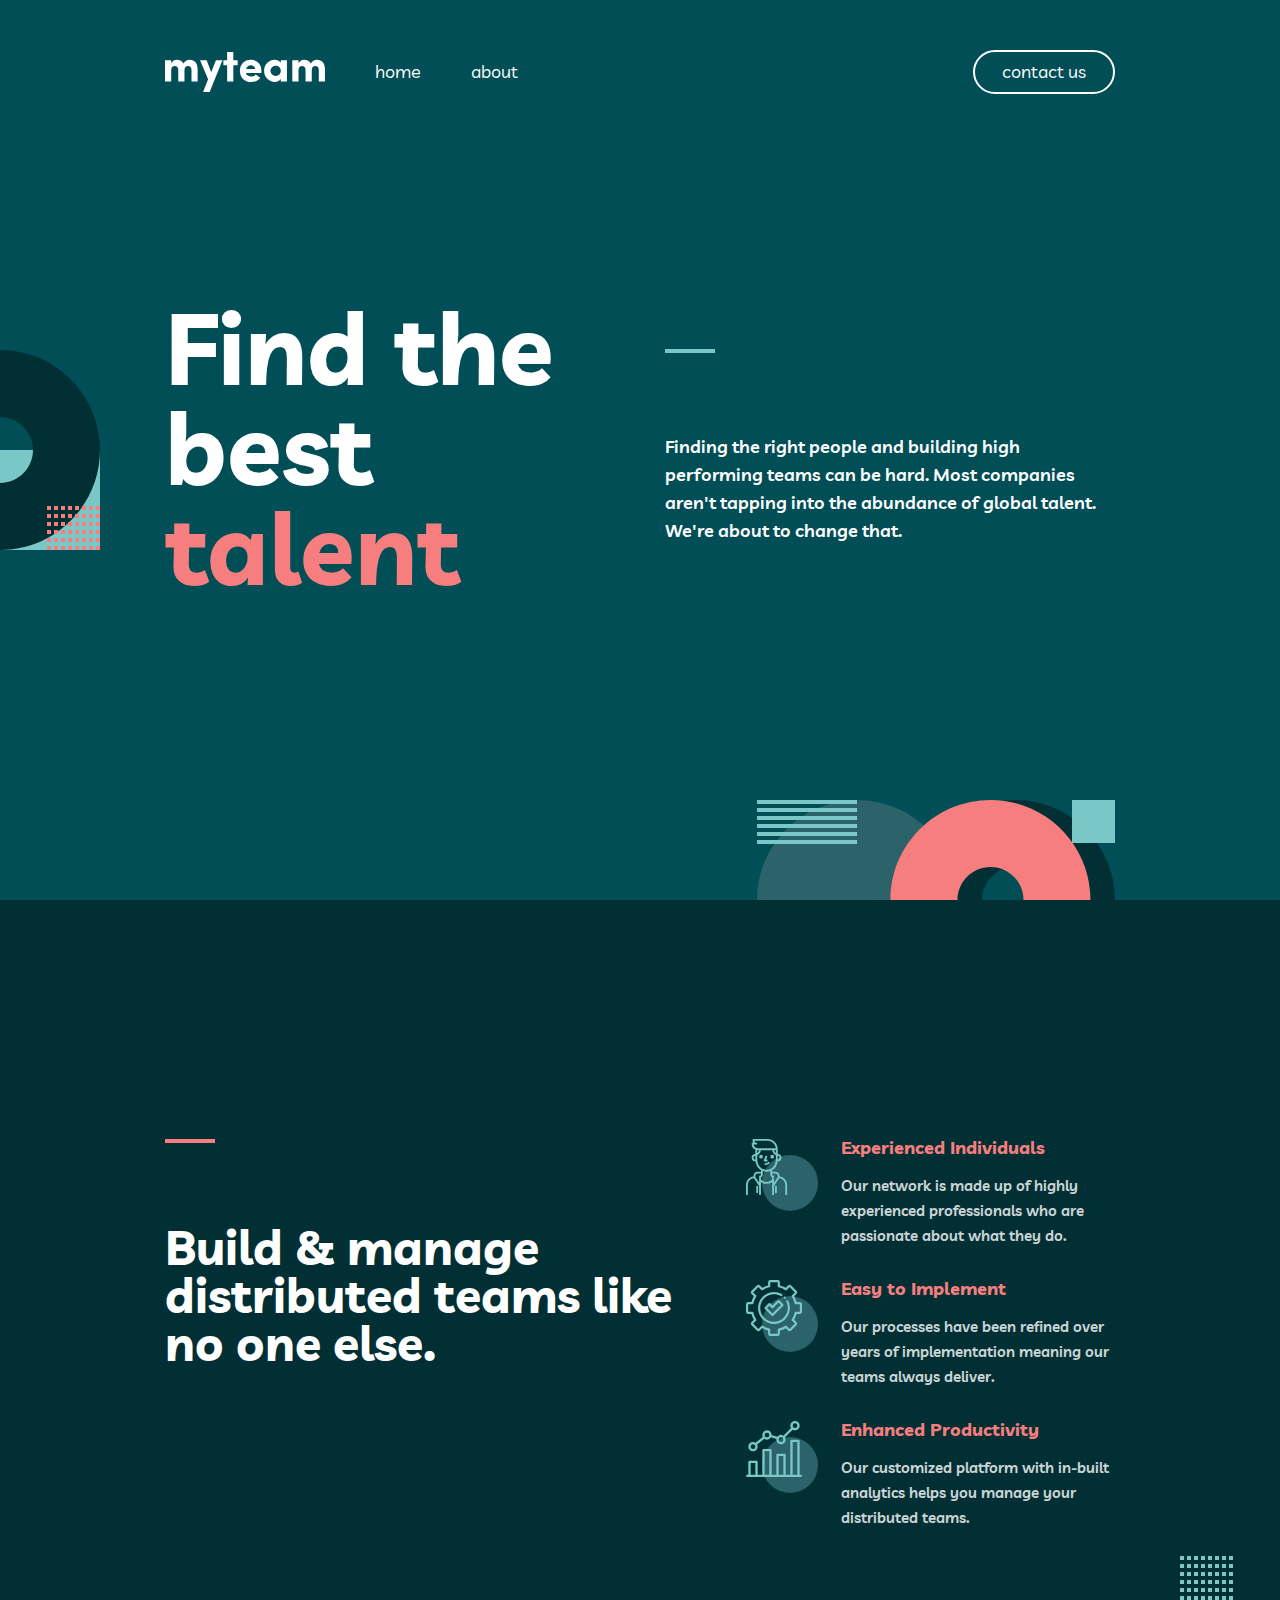
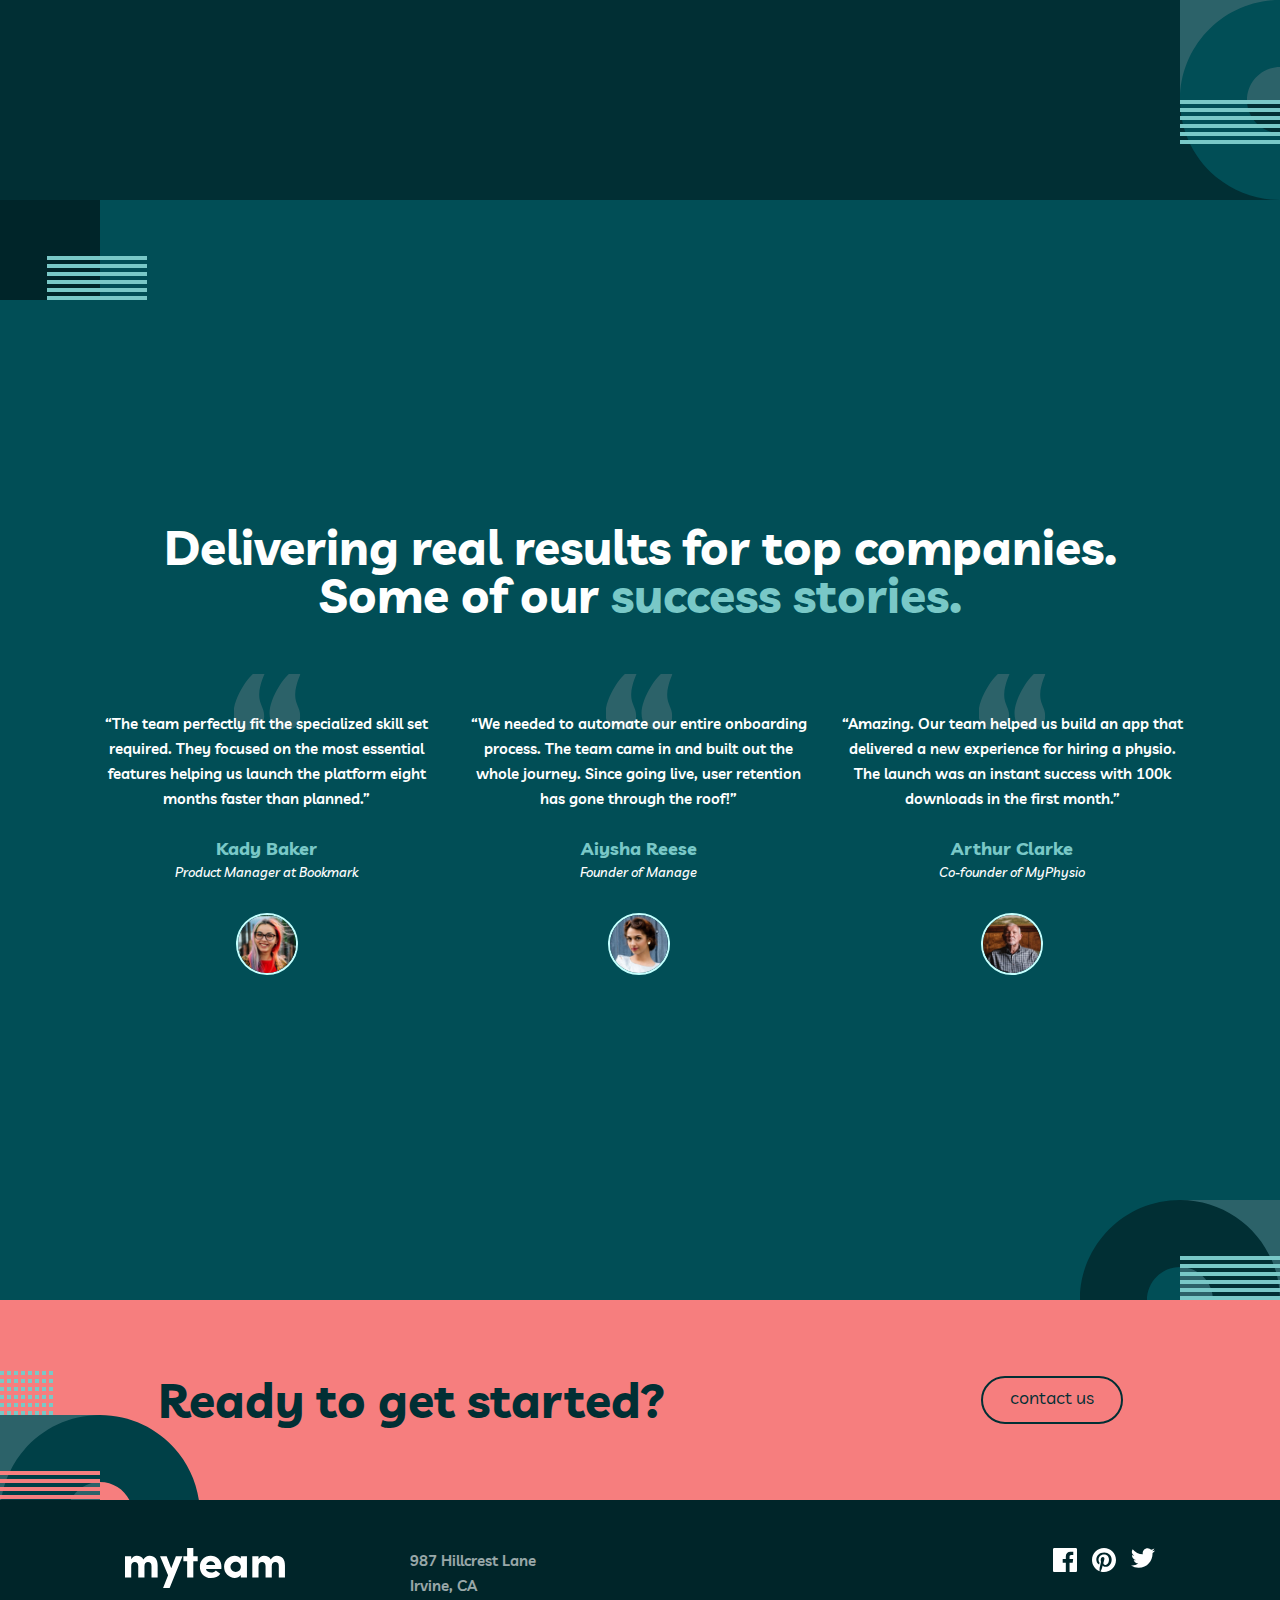
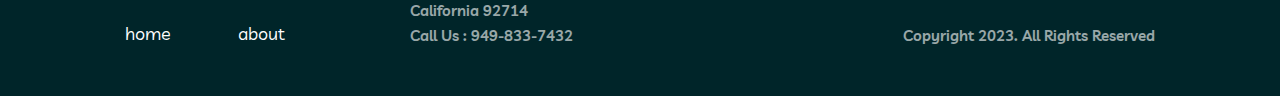
==== index.html @ b03a76e7 "fixing htmls" ====
<!DOCTYPE html>
<html lang="en">
  <head>
    <meta charset="UTF-8" />
    <meta name="viewport" content="width=device-width, initial-scale=1.0" />
    <meta name="description" content="myTeam website to find the best talent" />

    <link rel="icon" type="image/png" sizes="32x32" href="./assets/favicon-32x32.png" />

    <title>Frontend Mentor | myteam website challenge - Homepage</title>
    <link rel="preconnect" href="https://fonts.googleapis.com" />
    <link rel="preconnect" href="https://fonts.gstatic.com" crossorigin />
    <link href="https://fonts.googleapis.com/css2?family=Livvic:wght@600;700&display=swap" rel="stylesheet" />
    <link rel="stylesheet" href="./styles/home.css" />
  </head>
  <body>
    <div class="menu-backdrop">
      <div class="menu">
        <ul>
          <li>
            <button type="button" aria-label="close button" class="closeBtn">
              <img src="./assets/icon-close.svg" alt="close button" />
            </button>
          </li>
          <li><a class="link header-link" href="./index.html">home</a></li>
          <li><a class="link header-link" href="./about.html">about</a></li>
          <li><a class="contact-us header-link" href="./contact.html">contact us</a></li>
        </ul>
        <img class="menu-bg-pattern" src="./assets/bg-pattern-about-1-mobile-nav-1.svg" alt="" />
      </div>
    </div>
    <header class="header-container">
      <img class="pattern-home-1" src="./assets/bg-pattern-home-1.svg" alt="" />
      <div class="header">
        <nav class="nav-bar">
          <img class="logo" src="./assets/logo.svg" alt="logo" />
          <a class="link header-link" href="./index.html">home</a>
          <a class="link header-link" href="./about.html">about</a>
          <a class="contact-us header-link" href="./contact.html">contact us</a>
          <button type="button" aria-label="hamburger" class="hamburger">
            <img src="./assets/icon-hamburger.svg" alt="" />
          </button>
        </nav>

        <div class="content">
          <h1 class="main-heading">Find the<br/ >best <span class="talent">talent</span></h1>
          <p class="desc">Finding the right people and building high performing teams can be hard. Most companies aren't tapping into the abundance of global talent. We're about to change that.</p>
        </div>
        <img class="pattern-home-2" src="./assets/bg-pattern-home-2.svg" alt="" />
      </div>
    </header>
    <main class="main-content-container">
      <section class="teams-info">
        <div class="teams-group">
          <h2 class="heading-2"><span>Build & manage distributed teams like no one else.</span></h2>
          <div class="teams-data">
            <figure>
              <img src="./assets/icon-person.svg" alt="icon-person" />
              <figcaption>
                <h3>Experienced Individuals</h3>
                <p>Our network is made up of highly experienced professionals who are passionate about what they do.</p>
              </figcaption>
            </figure>
            <figure>
              <img src="./assets/icon-cog.svg" alt="icon-cog" />
              <figcaption>
                <h3>Easy to Implement</h3>
                <p>Our processes have been refined over years of implementation meaning our teams always deliver.</p>
              </figcaption>
            </figure>
            <figure>
              <img src="./assets/icon-chart.svg" alt="icon-chart" />
              <figcaption>
                <h3>Enhanced Productivity</h3>
                <p>Our customized platform with in-built analytics helps you manage your distributed teams.</p>
              </figcaption>
            </figure>
          </div>
        </div>
      </section>
      <img class="pattern-home-3" src="./assets/bg-pattern-home-3.svg" alt="" />
    </main>
    <section class="quotes-container">
      <img src="./assets/bg-pattern-home-4-about-3.svg" alt="" />
      <div class="quotes">
        <div class="quotes-group">
          <h2 class="heading-2">Delivering real results for top companies. Some of our <span class="success-stories">success stories.</span></h2>
          <figure class="figure1">
            <figcaption>
              <img class="icon-quote" src="./assets/icon-quotes.svg" alt="" />
              <q class="quote">The team perfectly fit the specialized skill set required. They focused on the most essential features helping us launch the platform eight months faster than planned.</q>
              <h3 class="heading-3">Kady Baker</h3>
              <p class="job-position">Product Manager at Bookmark</p>
            </figcaption>
            <img src="./assets/avatar-kady.jpg" width="62px" height="62px" alt="kady" />
          </figure>
          <figure class="figure2">
            <figcaption>
              <img class="icon-quote" src="./assets/icon-quotes.svg" alt="" />
              <q class="quote">We needed to automate our entire onboarding process. The team came in and built out the whole journey. Since going live, user retention has gone through the roof!</q>
              <h3 class="heading-3">Aiysha Reese</h3>
              <p class="job-position">Founder of Manage</p>
            </figcaption>
            <img src="./assets/avatar-aiysha.jpg" width="62px" height="62px" alt="aiysha" />
          </figure>
          <figure class="figure3">
            <figcaption>
              <img class="icon-quote" src="./assets/icon-quotes.svg" alt="" />
              <q class="quote">Amazing. Our team helped us build an app that delivered a new experience for hiring a physio. The launch was an instant success with 100k downloads in the first month.</q>
              <h3 class="heading-3">Arthur Clarke</h3>
              <p class="job-position">Co-founder of MyPhysio</p>
            </figcaption>
            <img src="./assets/avatar-arthur.jpg" width="62px" height="62px" alt="arthur" />
          </figure>
        </div>
      </div>
      <img src="./assets/bg-pattern-home-5.svg" class="pattern-home-5" alt="" />
    </section>
    <section class="contact-us-container">
      <img class="pattern-contact-us" src="./assets/bg-pattern-home-6-about-5.svg" alt="" />
      <div class="contact-us-content">
        <h2 class="heading-2">Ready to get started?</h2>
        <a class="contact-us header-link" href="./contact.html">contact us</a>
      </div>
    </section>
    <footer class="footer-container">
      <div class="footer-content">
        <div class="nav-group">
          <img class="logo" src="./assets/logo.svg" alt="logo" />
          <nav class="nav-links">
            <ul>
              <li><a class="link header-link" href="./index.html">home</a></li>
              <li><a class="link header-link" href="./about.html">about</a></li>
            </ul>
          </nav>
          <nav class="nav-socials">
            <ul>
              <li>
                <a class="link header-link" href="http://www.facebook.com" target="_blank"><img src="./assets/icon-facebook.svg" alt="facebook" /></a>
              </li>
              <li>
                <a class="link header-link" href="http://www.pinterest.com" target="_blank"><img src="./assets/icon-pinterest.svg" alt="pinterest" /></a>
              </li>
              <li>
                <a class="link header-link" href="http://www.twitter.com" target="_blank"><img src="./assets/icon-twitter.svg" alt="twitter" /></a>
              </li>
            </ul>
          </nav>
        </div>
        <address class="address">987 Hillcrest Lane<br />Irvine, CA<br />California 92714<br />Call Us : 949-833-7432</address>
        <div class="contact-block">
          <nav class="nav-socials">
            <ul>
              <li>
                <a class="link header-link" href="http://www.facebook.com" target="_blank"><img src="./assets/icon-facebook.svg" alt="facebook" /></a>
              </li>
              <li>
                <a class="link header-link" href="http://www.pinterest.com" target="_blank"><img src="./assets/icon-pinterest.svg" alt="pinterest" /></a>
              </li>
              <li>
                <a class="link header-link" href="http://www.twitter.com" target="_blank"><img src="./assets/icon-twitter.svg" alt="twitter" /></a>
              </li>
            </ul>
          </nav>
          <address class="address">987 Hillcrest Lane<br />Irvine, CA<br />California 92714<br />Call Us : 949-833-7432</address>
          <p class="copyright">Copyright 2023. All Rights Reserved</p>
        </div>
      </div>
    </footer>
    <script src="src/index.js"></script>
  </body>
</html>
---- styles/home.css ----
@import './styles.css';

.content {
  position: relative;
  display: flex;
  align-items: center;
  justify-content: space-between;
  gap: 2rem;
}

.main-heading {
  font-size: 10rem;
  font-weight: 700;
  line-height: 10rem;
}

.talent {
  color: var(--light-coral);
}

.desc {
  font-size: 1.8rem;
  line-height: 2.8rem;
  font-weight: 600;
  max-width: 45rem;
}

.desc::before {
  background-color: var(--rapture-blue);
}

.desc::before,
.teams-group .heading-2::before {
  content: '';
  display: block;
  width: 5rem;
  height: 0.4rem;
  margin-bottom: 8rem;
}

.teams-group .heading-2::before {
  background-color: var(--light-coral);
}

.pattern-home-1 {
  position: absolute;
  top: 50%;
  left: -10rem;
  transform: translateY(-50%);
}

.pattern-home-2 {
  display: block;
  margin-left: auto;
  width: 100%;
  max-width: 35.8rem;
}

.teams-info {
  position: relative;
  display: flex;
  align-items: center;
  min-height: 100vh;
  padding: 4rem 16.5rem;
}

.main-content-container {
  position: relative;
  background-color: var(--sacramento-state-green);
  min-height: 100vh;
  overflow: hidden;
}

.teams-data > figure {
  display: flex;
  align-items: flex-start;
  gap: 2.3rem;
  margin-bottom: 3.2rem;
}

.teams-data h3 {
  font-size: 1.8rem;
  color: var(--light-coral);
  font-weight: 700;
  margin-bottom: 1.6rem;
}

.teams-data p {
  font-size: 1.5rem;
  font-weight: 600;
  line-height: 2.5rem;
  opacity: 0.8;
}

.pattern-home-3 {
  position: absolute;
  right: -10rem;
  bottom: 0;
  z-index: 0;
}

.teams-group {
  position: relative;
  z-index: 1;
  display: flex;
  gap: 4.5rem;
}

.quotes-container {
  display: flex;
  flex-direction: column;
  align-items: flex-start;
  justify-content: center;
}

.quotes {
  min-height: 100vh;
  overflow: hidden;
  display: flex;
  flex-direction: column;
  justify-content: center;
  align-items: center;
}

.quotes > img:first-child {
  align-self: flex-start;
}

.quotes > img:last-child {
  align-self: flex-end;
}

.quotes-group {
  display: grid;
  grid-template-areas: 'header header header' 'figure1 figure2 figure3';
  grid-gap: 3rem;
  grid-row-gap: 9.2rem;
  max-width: 111rem;
  text-align: center;
  margin: 0 9.7rem;
}

.quotes-group .heading-2 {
  grid-area: header;
}

.quotes-group figcaption {
  position: relative;
}

.icon-quote {
  position: absolute;
  z-index: 0;
  top: -3.7rem;
  left: 50%;
  transform: translateX(-50%);
}

.figure1 {
  grid-area: figure1;
}

.figure2 {
  grid-area: figure2;
}

.figure3 {
  grid-area: figure3;
}

.success-stories {
  color: var(--rapture-blue);
}

.quote {
  font-size: 1.5rem;
  font-weight: 600;
  line-height: 2.5rem;
  position: relative;
  z-index: 1;
}

.quotes-group figure > img {
  border-radius: 50%;
  border: 0.2rem solid #c4fffe;
  margin-top: 3.2rem;
}

.pattern-home-5 {
  align-self: flex-end;
}

@media only screen and (max-width: 1200px) {
  .pattern-home-1 {
    display: none;
  }
}

@media only screen and (max-width: 1180px) {
  .pattern-home-3 {
    top: 0;
  }

  .teams-group {
    flex-direction: column;
  }

  .teams-group .heading-2::before {
    margin-bottom: 3.2rem;
  }
}

@media only screen and (max-width: 1000px) {
  .desc {
    font-size: 1.5rem;
  }

  .pattern-home-2 {
    margin: 0 auto;
  }

  .desc::before {
    display: none;
  }

  .content {
    flex-direction: column;
    text-align: center;
  }

  .main-heading {
    font-size: 6.4rem;
    line-height: inherit;
  }
}

@media only screen and (max-width: 870px) {
  .quotes-group {
    grid-template-areas:
      'header'
      'figure1'
      'figure2'
      'figure3';
    grid-row-gap: 7.2rem;
  }
}

@media only screen and (max-width: 700px) {
  .teams-info {
    padding: 4rem 9.5rem;
  }
}

@media only screen and (max-width: 640px) {
  .teams-group .heading-2 {
    max-width: 23rem;
  }
  .teams-info {
    padding-left: 2.4rem;
    padding-right: 2.4rem;
    justify-content: center;
  }

  .teams-data > figure {
    flex-direction: column;
    text-align: center;
    align-items: center;
    max-width: 40rem;
    margin: 4rem auto;
  }
}

@media only screen and (max-width: 500px) {
  .quotes-group {
    margin: 4rem 2.4rem;
  }
}

@media only screen and (max-width: 450px) {
  .main-heading {
    font-size: 4rem;
  }

  .desc {
    font-size: 1.5rem;
  }

  .content {
    padding-left: 2.4rem;
    padding-right: 2.4rem;
  }
}
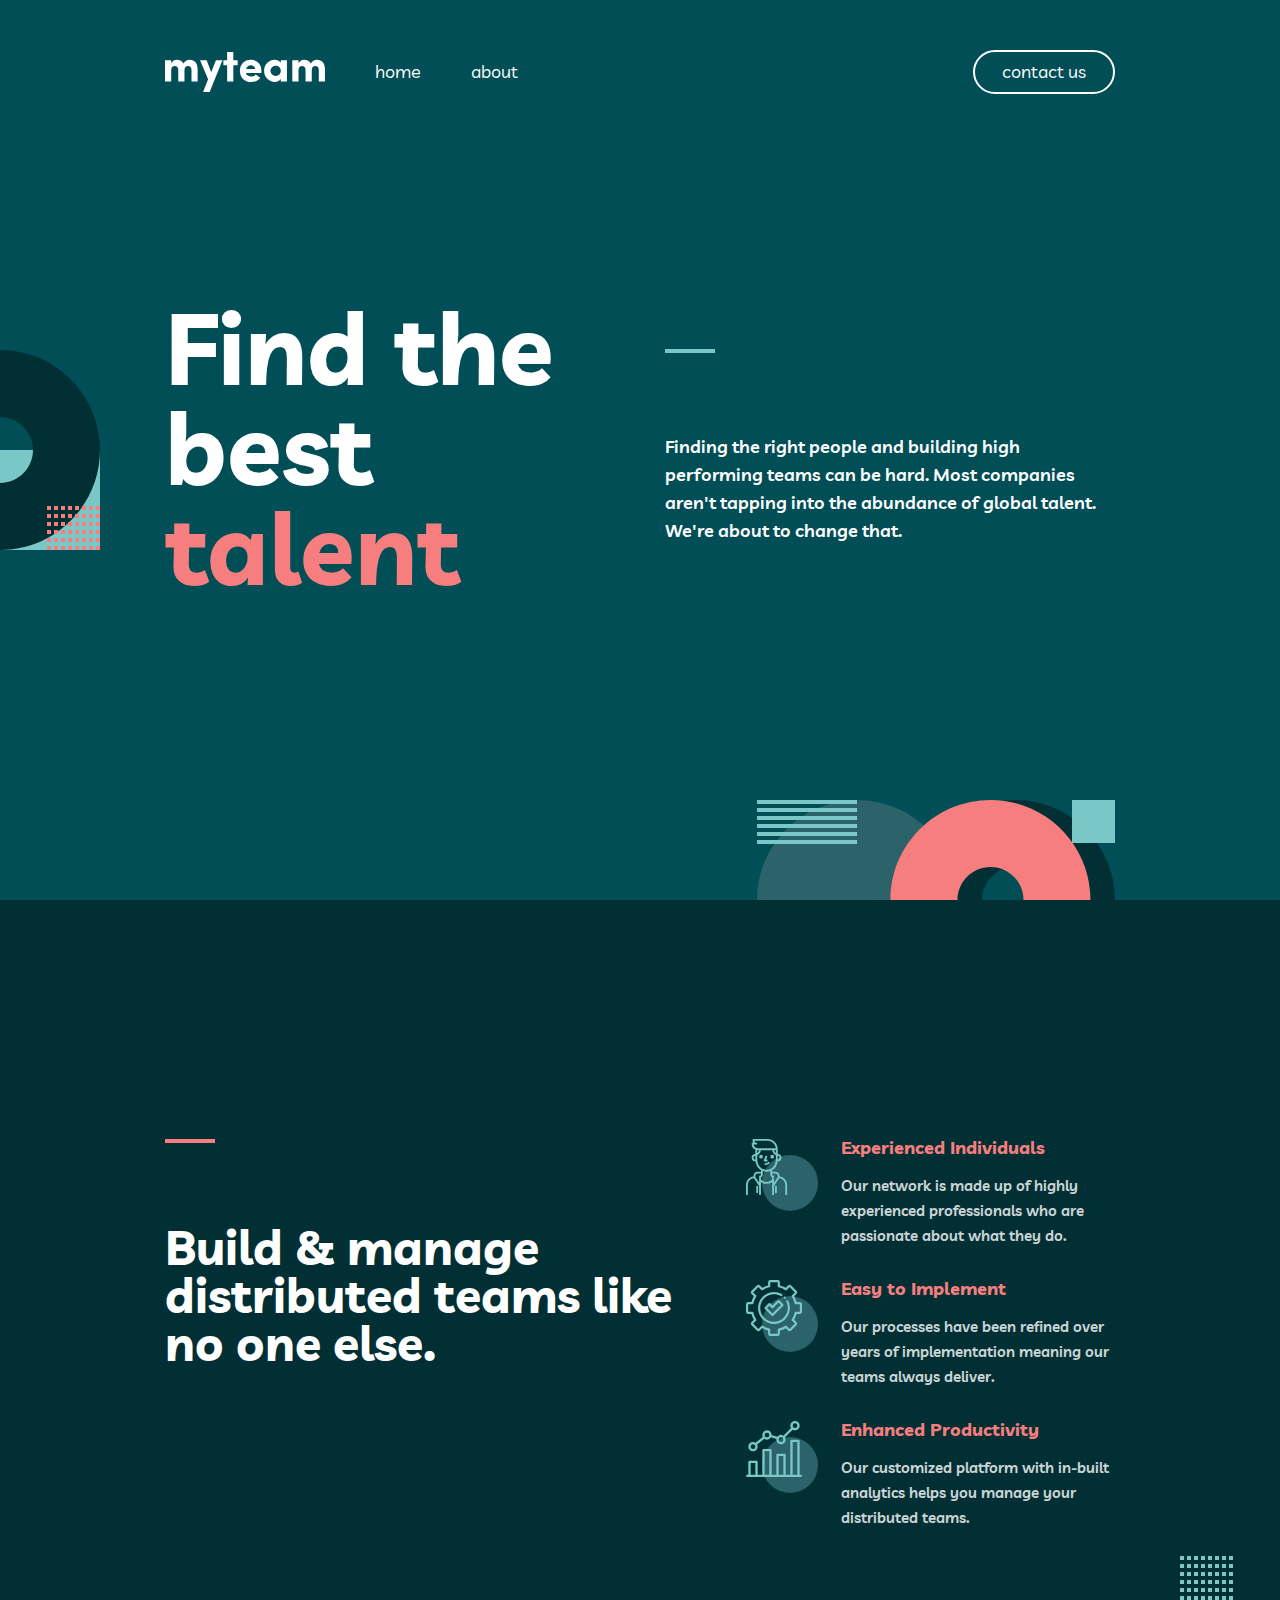
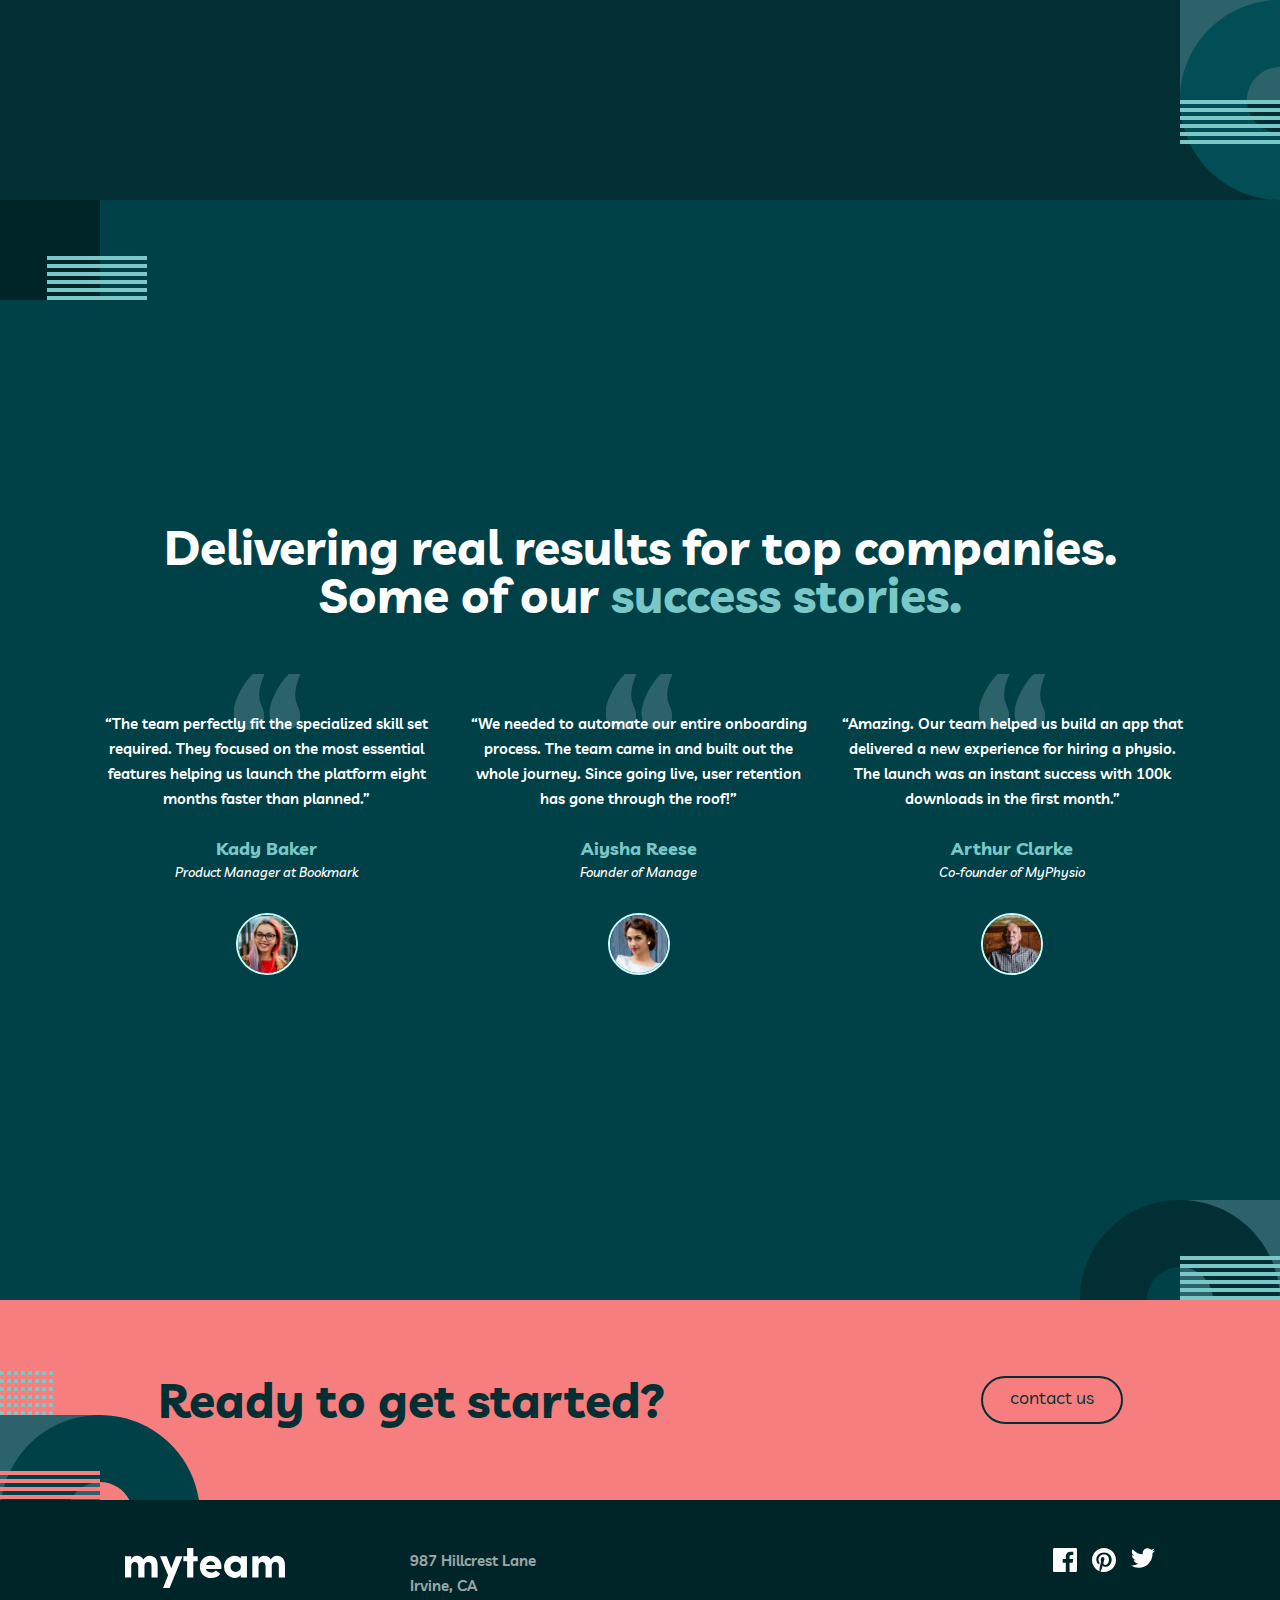
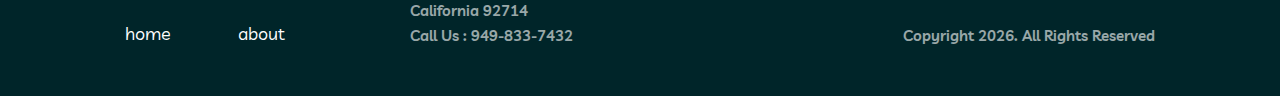
==== commit 94ef1111: "fixed copyright year" ====
--- a/index.html
+++ b/index.html
@@ -5,7 +5,7 @@
     <meta name="viewport" content="width=device-width, initial-scale=1.0" />
     <meta name="description" content="myTeam website to find the best talent" />
 
-    <link rel="icon" type="image/png" sizes="32x32" href="./assets/favicon-32x32.png" />
+    <link rel="icon" type="image/png" sizes="32x32" href="assets/favicon-32x32.png" />
 
     <title>Frontend Mentor | myteam website challenge - Homepage</title>
     <link rel="preconnect" href="https://fonts.googleapis.com" />
@@ -49,91 +49,93 @@
         <img class="pattern-home-2" src="./assets/bg-pattern-home-2.svg" alt="" />
       </div>
     </header>
-    <main class="main-content-container">
-      <section class="teams-info">
-        <div class="teams-group">
-          <h2 class="heading-2"><span>Build & manage distributed teams like no one else.</span></h2>
-          <div class="teams-data">
-            <figure>
-              <img src="./assets/icon-person.svg" alt="icon-person" />
+    <main>
+      <div class="main-content-container">
+        <section class="teams-info">
+          <div class="teams-group">
+            <h2 class="heading-2"><span>Build & manage distributed teams like no one else.</span></h2>
+            <div class="teams-data">
+              <figure>
+                <img src="./assets/icon-person.svg" alt="icon-person" />
+                <figcaption>
+                  <h3>Experienced Individuals</h3>
+                  <p>Our network is made up of highly experienced professionals who are passionate about what they do.</p>
+                </figcaption>
+              </figure>
+              <figure>
+                <img src="./assets/icon-cog.svg" alt="icon-cog" />
+                <figcaption>
+                  <h3>Easy to Implement</h3>
+                  <p>Our processes have been refined over years of implementation meaning our teams always deliver.</p>
+                </figcaption>
+              </figure>
+              <figure>
+                <img src="./assets/icon-chart.svg" alt="icon-chart" />
+                <figcaption>
+                  <h3>Enhanced Productivity</h3>
+                  <p>Our customized platform with in-built analytics helps you manage your distributed teams.</p>
+                </figcaption>
+              </figure>
+            </div>
+          </div>
+        </section>
+        <img class="pattern-home-3" src="./assets/bg-pattern-home-3.svg" alt="" />
+      </div>
+      <section class="quotes-container">
+        <img src="./assets/bg-pattern-home-4-about-3.svg" alt="" />
+        <div class="quotes">
+          <div class="quotes-group">
+            <h2 class="heading-2">Delivering real results for top companies. Some of our <span class="success-stories">success stories.</span></h2>
+            <figure class="figure1">
               <figcaption>
-                <h3>Experienced Individuals</h3>
-                <p>Our network is made up of highly experienced professionals who are passionate about what they do.</p>
+                <img class="icon-quote" src="./assets/icon-quotes.svg" alt="" />
+                <q class="quote">The team perfectly fit the specialized skill set required. They focused on the most essential features helping us launch the platform eight months faster than planned.</q>
+                <h3 class="heading-3">Kady Baker</h3>
+                <p class="job-position">Product Manager at Bookmark</p>
               </figcaption>
+              <img src="./assets/avatar-kady.jpg" width="62" height="62" alt="kady" />
             </figure>
-            <figure>
-              <img src="./assets/icon-cog.svg" alt="icon-cog" />
+            <figure class="figure2">
               <figcaption>
-                <h3>Easy to Implement</h3>
-                <p>Our processes have been refined over years of implementation meaning our teams always deliver.</p>
+                <img class="icon-quote" src="./assets/icon-quotes.svg" alt="" />
+                <q class="quote">We needed to automate our entire onboarding process. The team came in and built out the whole journey. Since going live, user retention has gone through the roof!</q>
+                <h3 class="heading-3">Aiysha Reese</h3>
+                <p class="job-position">Founder of Manage</p>
               </figcaption>
+              <img src="./assets/avatar-aiysha.jpg" width="62" height="62" alt="aiysha" />
             </figure>
-            <figure>
-              <img src="./assets/icon-chart.svg" alt="icon-chart" />
+            <figure class="figure3">
               <figcaption>
-                <h3>Enhanced Productivity</h3>
-                <p>Our customized platform with in-built analytics helps you manage your distributed teams.</p>
+                <img class="icon-quote" src="./assets/icon-quotes.svg" alt="" />
+                <q class="quote">Amazing. Our team helped us build an app that delivered a new experience for hiring a physio. The launch was an instant success with 100k downloads in the first month.</q>
+                <h3 class="heading-3">Arthur Clarke</h3>
+                <p class="job-position">Co-founder of MyPhysio</p>
               </figcaption>
+              <img src="./assets/avatar-arthur.jpg" width="62" height="62" alt="arthur" />
             </figure>
           </div>
         </div>
+        <img src="./assets/bg-pattern-home-5.svg" class="pattern-home-5" alt="" />
       </section>
-      <img class="pattern-home-3" src="./assets/bg-pattern-home-3.svg" alt="" />
+      <section class="contact-us-container">
+        <img class="pattern-contact-us" src="./assets/bg-pattern-home-6-about-5.svg" alt="" />
+        <div class="contact-us-content">
+          <h2 class="heading-2">Ready to get started?</h2>
+          <a class="contact-us header-link" href="./contact.html">contact us</a>
+        </div>
+      </section>
     </main>
-    <section class="quotes-container">
-      <img src="./assets/bg-pattern-home-4-about-3.svg" alt="" />
-      <div class="quotes">
-        <div class="quotes-group">
-          <h2 class="heading-2">Delivering real results for top companies. Some of our <span class="success-stories">success stories.</span></h2>
-          <figure class="figure1">
-            <figcaption>
-              <img class="icon-quote" src="./assets/icon-quotes.svg" alt="" />
-              <q class="quote">The team perfectly fit the specialized skill set required. They focused on the most essential features helping us launch the platform eight months faster than planned.</q>
-              <h3 class="heading-3">Kady Baker</h3>
-              <p class="job-position">Product Manager at Bookmark</p>
-            </figcaption>
-            <img src="./assets/avatar-kady.jpg" width="62px" height="62px" alt="kady" />
-          </figure>
-          <figure class="figure2">
-            <figcaption>
-              <img class="icon-quote" src="./assets/icon-quotes.svg" alt="" />
-              <q class="quote">We needed to automate our entire onboarding process. The team came in and built out the whole journey. Since going live, user retention has gone through the roof!</q>
-              <h3 class="heading-3">Aiysha Reese</h3>
-              <p class="job-position">Founder of Manage</p>
-            </figcaption>
-            <img src="./assets/avatar-aiysha.jpg" width="62px" height="62px" alt="aiysha" />
-          </figure>
-          <figure class="figure3">
-            <figcaption>
-              <img class="icon-quote" src="./assets/icon-quotes.svg" alt="" />
-              <q class="quote">Amazing. Our team helped us build an app that delivered a new experience for hiring a physio. The launch was an instant success with 100k downloads in the first month.</q>
-              <h3 class="heading-3">Arthur Clarke</h3>
-              <p class="job-position">Co-founder of MyPhysio</p>
-            </figcaption>
-            <img src="./assets/avatar-arthur.jpg" width="62px" height="62px" alt="arthur" />
-          </figure>
-        </div>
-      </div>
-      <img src="./assets/bg-pattern-home-5.svg" class="pattern-home-5" alt="" />
-    </section>
-    <section class="contact-us-container">
-      <img class="pattern-contact-us" src="./assets/bg-pattern-home-6-about-5.svg" alt="" />
-      <div class="contact-us-content">
-        <h2 class="heading-2">Ready to get started?</h2>
-        <a class="contact-us header-link" href="./contact.html">contact us</a>
-      </div>
-    </section>
     <footer class="footer-container">
       <div class="footer-content">
         <div class="nav-group">
           <img class="logo" src="./assets/logo.svg" alt="logo" />
-          <nav class="nav-links">
+          <div class="nav-links">
             <ul>
               <li><a class="link header-link" href="./index.html">home</a></li>
               <li><a class="link header-link" href="./about.html">about</a></li>
             </ul>
-          </nav>
-          <nav class="nav-socials">
+          </div>
+          <div class="nav-socials">
             <ul>
               <li>
                 <a class="link header-link" href="http://www.facebook.com" target="_blank"><img src="./assets/icon-facebook.svg" alt="facebook" /></a>
@@ -145,11 +147,11 @@
                 <a class="link header-link" href="http://www.twitter.com" target="_blank"><img src="./assets/icon-twitter.svg" alt="twitter" /></a>
               </li>
             </ul>
-          </nav>
+          </div>
         </div>
         <address class="address">987 Hillcrest Lane<br />Irvine, CA<br />California 92714<br />Call Us : 949-833-7432</address>
         <div class="contact-block">
-          <nav class="nav-socials">
+          <div class="nav-socials">
             <ul>
               <li>
                 <a class="link header-link" href="http://www.facebook.com" target="_blank"><img src="./assets/icon-facebook.svg" alt="facebook" /></a>
@@ -161,9 +163,9 @@
                 <a class="link header-link" href="http://www.twitter.com" target="_blank"><img src="./assets/icon-twitter.svg" alt="twitter" /></a>
               </li>
             </ul>
-          </nav>
+          </div>
           <address class="address">987 Hillcrest Lane<br />Irvine, CA<br />California 92714<br />Call Us : 949-833-7432</address>
-          <p class="copyright">Copyright 2023. All Rights Reserved</p>
+          <p class="copyright">Copyright <span class="year"></span>. All Rights Reserved</p>
         </div>
       </div>
     </footer>
--- a/styles/home.css
+++ b/styles/home.css
@@ -111,6 +111,7 @@
   flex-direction: column;
   align-items: flex-start;
   justify-content: center;
+  background-color: var(--deep-jungle-green);
 }
 
 .quotes {
